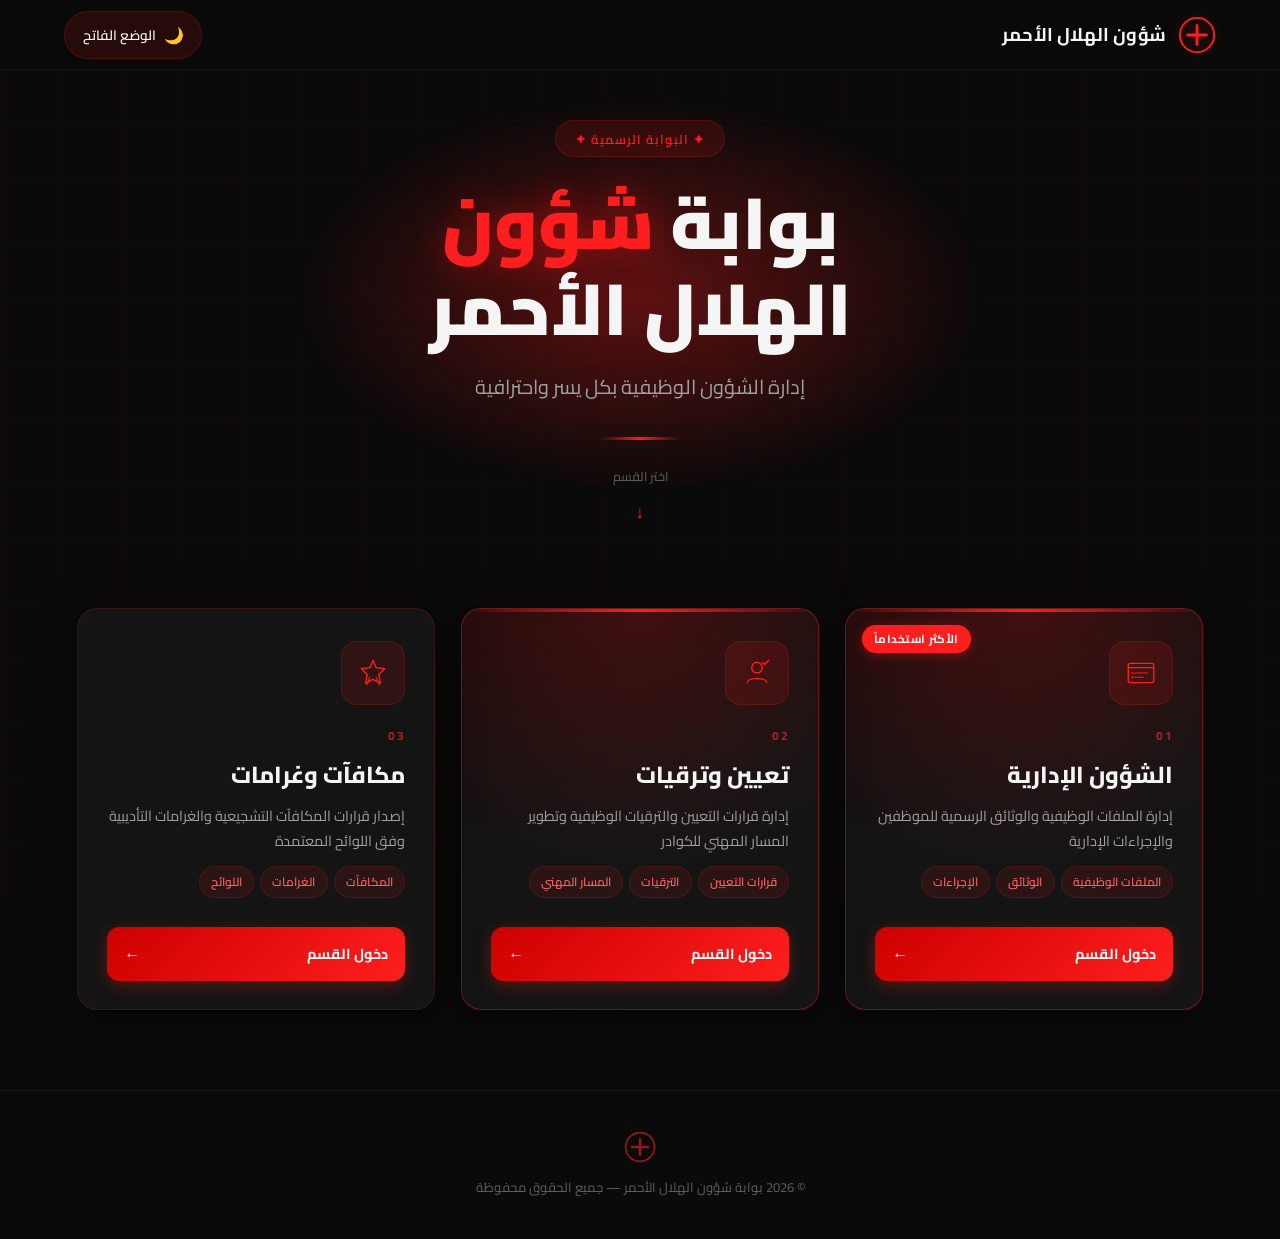
==== index.html @ 31c96973 "Add files via upload" ====
<!DOCTYPE html>
<html lang="ar" dir="rtl" data-theme="dark">
<head>
  <meta charset="UTF-8" />
  <meta name="viewport" content="width=device-width, initial-scale=1.0"/>
  <meta name="description" content="بوابة شؤون الهلال الأحمر - الشؤون الإدارية، التعيين والترقيات، المكافآت والغرامات" />
  <title>شؤون الهلال الأحمر</title>
  <link rel="preconnect" href="https://fonts.googleapis.com">
  <link rel="preconnect" href="https://fonts.gstatic.com" crossorigin>
  <link href="https://fonts.googleapis.com/css2?family=Cairo:wght@300;400;600;700;900&family=Tajawal:wght@300;400;500;700;800&display=swap" rel="stylesheet">
  <link rel="stylesheet" href="style.css" />
</head>
<body>

  <!-- ===== NAVBAR ===== -->
  <header class="navbar">
    <div class="navbar-brand">
      <div class="logo-icon">
        <svg viewBox="0 0 40 40" fill="none" xmlns="http://www.w3.org/2000/svg">
          <circle cx="20" cy="20" r="18" stroke="currentColor" stroke-width="2"/>
          <path d="M20 10 L20 30 M10 20 L30 20" stroke="currentColor" stroke-width="3" stroke-linecap="round"/>
        </svg>
      </div>
      <span class="brand-title">شؤون الهلال الأحمر</span>
    </div>
    <div class="navbar-actions">
      <button id="theme-toggle" class="theme-btn" aria-label="تبديل الوضع">
        <span class="theme-icon dark-icon">🌙</span>
        <span class="theme-icon light-icon">☀️</span>
        <span class="theme-label dark-label">الوضع الفاتح</span>
        <span class="theme-label light-label">الوضع الداكن</span>
      </button>
    </div>
  </header>

  <!-- ===== HERO ===== -->
  <section class="hero">
    <div class="hero-bg-pattern"></div>
    <div class="hero-content">
      <div class="hero-badge">
        <span>✦ البوابة الرسمية ✦</span>
      </div>
      <h1 class="hero-title">بوابة <span class="accent">شؤون</span><br/>الهلال الأحمر</h1>
      <p class="hero-sub">إدارة الشؤون الوظيفية بكل يسر واحترافية</p>
      <div class="hero-divider"></div>
    </div>
    <div class="scroll-hint">
      <span>اختر القسم</span>
      <div class="scroll-arrow">↓</div>
    </div>
  </section>

  <!-- ===== CARDS ===== -->
  <main class="cards-section">
    <div class="cards-grid">

      <!-- Card 1: الشؤون الإدارية -->
      <div class="card card-featured" id="card-admin" tabindex="0" role="button" aria-label="الشؤون الإدارية" onclick="location.href='admin.html'">
        <div class="card-glow"></div>
        <div class="card-inner">
          <div class="card-badge-top">الأكثر استخداماً</div>
          <div class="card-icon-wrap">
            <div class="card-icon">
              <svg viewBox="0 0 64 64" fill="none" xmlns="http://www.w3.org/2000/svg">
                <rect x="8" y="14" width="48" height="36" rx="4" stroke="currentColor" stroke-width="2.5"/>
                <path d="M8 22 H56" stroke="currentColor" stroke-width="2.5"/>
                <path d="M20 32 H44" stroke="currentColor" stroke-width="2" stroke-linecap="round"/>
                <path d="M20 40 H36" stroke="currentColor" stroke-width="2" stroke-linecap="round"/>
                <circle cx="16" cy="32" r="2" fill="currentColor"/>
                <circle cx="16" cy="40" r="2" fill="currentColor"/>
              </svg>
            </div>
          </div>
          <div class="card-number">01</div>
          <h2 class="card-title">الشؤون الإدارية</h2>
          <p class="card-desc">إدارة الملفات الوظيفية والوثائق الرسمية للموظفين والإجراءات الإدارية</p>
          <div class="card-tags">
            <span class="tag">الملفات الوظيفية</span>
            <span class="tag">الوثائق</span>
            <span class="tag">الإجراءات</span>
          </div>
          <div class="card-btn">
            <span>دخول القسم</span>
            <span class="btn-arrow">←</span>
          </div>
        </div>
      </div>

      <!-- Card 2: تعيين وترقيات -->
      <div class="card card-featured" id="card-appointments" tabindex="0" role="button" aria-label="تعيين وترقيات" onclick="location.href='appointments.html'">
        <div class="card-glow"></div>
        <div class="card-inner">
          <div class="card-icon-wrap">
            <div class="card-icon">
              <svg viewBox="0 0 64 64" fill="none" xmlns="http://www.w3.org/2000/svg">
                <circle cx="32" cy="22" r="10" stroke="currentColor" stroke-width="2.5"/>
                <path d="M14 50 C14 40 50 40 50 50" stroke="currentColor" stroke-width="2.5" stroke-linecap="round"/>
                <path d="M42 12 L46 16 L54 8" stroke="currentColor" stroke-width="2.5" stroke-linecap="round" stroke-linejoin="round"/>
              </svg>
            </div>
          </div>
          <div class="card-number">02</div>
          <h2 class="card-title">تعيين وترقيات</h2>
          <p class="card-desc">إدارة قرارات التعيين والترقيات الوظيفية وتطوير المسار المهني للكوادر</p>
          <div class="card-tags">
            <span class="tag">قرارات التعيين</span>
            <span class="tag">الترقيات</span>
            <span class="tag">المسار المهني</span>
          </div>
          <div class="card-btn">
            <span>دخول القسم</span>
            <span class="btn-arrow">←</span>
          </div>
        </div>
      </div>

      <!-- Card 3: مكافآت وغرامات -->
      <div class="card" id="card-rewards" tabindex="0" role="button" aria-label="مكافآت وغرامات" onclick="alert('قريباً')">
        <div class="card-glow"></div>
        <div class="card-inner">
          <div class="card-icon-wrap">
            <div class="card-icon">
              <svg viewBox="0 0 64 64" fill="none" xmlns="http://www.w3.org/2000/svg">
                <path d="M32 8 L38 22 L54 24 L43 35 L46 51 L32 44 L18 51 L21 35 L10 24 L26 22 Z" stroke="currentColor" stroke-width="2.5" stroke-linejoin="round"/>
                <path d="M26 40 L20 54" stroke="currentColor" stroke-width="2" stroke-linecap="round"/>
                <path d="M38 40 L44 54" stroke="currentColor" stroke-width="2" stroke-linecap="round"/>
              </svg>
            </div>
          </div>
          <div class="card-number">03</div>
          <h2 class="card-title">مكافآت وغرامات</h2>
          <p class="card-desc">إصدار قرارات المكافآت التشجيعية والغرامات التأديبية وفق اللوائح المعتمدة</p>
          <div class="card-tags">
            <span class="tag">المكافآت</span>
            <span class="tag">الغرامات</span>
            <span class="tag">اللوائح</span>
          </div>
          <div class="card-btn">
            <span>دخول القسم</span>
            <span class="btn-arrow">←</span>
          </div>
        </div>
      </div>

    </div>
  </main>

  <!-- ===== FOOTER ===== -->
  <footer class="footer">
    <div class="footer-inner">
      <div class="footer-logo">
        <svg viewBox="0 0 40 40" fill="none" xmlns="http://www.w3.org/2000/svg">
          <circle cx="20" cy="20" r="18" stroke="currentColor" stroke-width="2"/>
          <path d="M20 10 L20 30 M10 20 L30 20" stroke="currentColor" stroke-width="3" stroke-linecap="round"/>
        </svg>
      </div>
      <p class="footer-text">© 2026 بوابة شؤون الهلال الأحمر — جميع الحقوق محفوظة</p>
    </div>
  </footer>

  <script src="app.js"></script>
</body>
</html>
---- style.css ----
/* ============================================================
   شؤون الهلال الأحمر — style.css
   ============================================================ */

/* ---- Google Fonts (Arabic) ---- */
@import url('https://fonts.googleapis.com/css2?family=Cairo:wght@300;400;600;700;900&family=Tajawal:wght@300;400;500;700;800&display=swap');

/* ============================================================
   CSS VARIABLES — DARK THEME (Default)
   ============================================================ */
:root {
  --red-vivid:     #ff1e1e;
  --red-bright:    #ff3737;
  --red-deep:      #cc0000;
  --red-glow:      rgba(255, 30, 30, 0.35);
  --red-glow-soft: rgba(255, 30, 30, 0.12);

  --bg-primary:    #0a0a0a;
  --bg-secondary:  #111111;
  --bg-card:       #141414;
  --bg-card-hover: #1a1a1a;

  --border-subtle: rgba(255, 255, 255, 0.06);
  --border-card:   rgba(255, 30, 30, 0.18);
  --border-hover:  rgba(255, 30, 30, 0.55);

  --text-primary:  #f5f5f5;
  --text-secondary:#a0a0a0;
  --text-muted:    #606060;
  --text-accent:   #ff1e1e;

  --tag-bg:        rgba(255, 30, 30, 0.1);
  --tag-color:     #ff6060;

  --navbar-bg:     rgba(10, 10, 10, 0.85);
  --shadow-card:   0 8px 40px rgba(0,0,0,0.5);
  --shadow-hover:  0 20px 60px rgba(255, 30, 30, 0.25);
  --shadow-btn:    0 4px 20px rgba(255, 30, 30, 0.4);

  --transition:    0.35s cubic-bezier(0.4, 0, 0.2, 1);
  --transition-fast: 0.18s ease;
}

/* ============================================================
   CSS VARIABLES — LIGHT THEME
   ============================================================ */
[data-theme="light"] {
  --bg-primary:    #fafafa;
  --bg-secondary:  #f0f0f0;
  --bg-card:       #ffffff;
  --bg-card-hover: #fff5f5;

  --border-subtle: rgba(0, 0, 0, 0.07);
  --border-card:   rgba(220, 0, 0, 0.2);
  --border-hover:  rgba(200, 0, 0, 0.6);

  --text-primary:  #111111;
  --text-secondary:#444444;
  --text-muted:    #888888;
  --text-accent:   #cc0000;

  --tag-bg:        rgba(220, 0, 0, 0.08);
  --tag-color:     #b30000;

  --navbar-bg:     rgba(255, 255, 255, 0.88);
  --shadow-card:   0 8px 40px rgba(0,0,0,0.1);
  --shadow-hover:  0 20px 60px rgba(200, 0, 0, 0.18);
  --shadow-btn:    0 4px 20px rgba(200, 0, 0, 0.3);

  --red-glow:      rgba(220, 0, 0, 0.22);
  --red-glow-soft: rgba(220, 0, 0, 0.06);
}

/* ============================================================
   RESET & BASE
   ============================================================ */
*, *::before, *::after { box-sizing: border-box; margin: 0; padding: 0; }

html {
  scroll-behavior: smooth;
}

body {
  font-family: 'Cairo', 'Tajawal', sans-serif;
  background-color: var(--bg-primary);
  color: var(--text-primary);
  direction: rtl;
  min-height: 100vh;
  overflow-x: hidden;
  transition: background-color var(--transition), color var(--transition);
}

/* Animated background grid */
body::before {
  content: '';
  position: fixed;
  inset: 0;
  background-image:
    linear-gradient(rgba(255,30,30,0.03) 1px, transparent 1px),
    linear-gradient(90deg, rgba(255,30,30,0.03) 1px, transparent 1px);
  background-size: 60px 60px;
  pointer-events: none;
  z-index: 0;
  transition: opacity var(--transition);
}

[data-theme="light"] body::before {
  background-image:
    linear-gradient(rgba(200,0,0,0.04) 1px, transparent 1px),
    linear-gradient(90deg, rgba(200,0,0,0.04) 1px, transparent 1px);
}

/* ============================================================
   NAVBAR
   ============================================================ */
.navbar {
  position: fixed;
  top: 0;
  right: 0;
  left: 0;
  z-index: 100;
  display: flex;
  align-items: center;
  justify-content: space-between;
  padding: 0 clamp(1.5rem, 5vw, 4rem);
  height: 70px;
  background: var(--navbar-bg);
  backdrop-filter: blur(20px) saturate(1.5);
  -webkit-backdrop-filter: blur(20px) saturate(1.5);
  border-bottom: 1px solid var(--border-subtle);
  transition: background var(--transition), border-color var(--transition);
}

.navbar-brand {
  display: flex;
  align-items: center;
  gap: 0.75rem;
}

.logo-icon {
  width: 38px;
  height: 38px;
  color: var(--red-vivid);
  filter: drop-shadow(0 0 8px var(--red-glow));
  flex-shrink: 0;
  transition: color var(--transition), filter var(--transition);
}

.brand-title {
  font-family: 'Cairo', sans-serif;
  font-size: 1.15rem;
  font-weight: 700;
  color: var(--text-primary);
  letter-spacing: 0.01em;
  transition: color var(--transition);
}

/* ---- Theme Toggle Button ---- */
.theme-btn {
  display: flex;
  align-items: center;
  gap: 0.5rem;
  padding: 0.5rem 1.1rem;
  border-radius: 50px;
  border: 1.5px solid var(--border-card);
  background: var(--red-glow-soft);
  color: var(--text-primary);
  font-family: 'Cairo', sans-serif;
  font-size: 0.85rem;
  font-weight: 600;
  cursor: pointer;
  transition: all var(--transition);
  white-space: nowrap;
}

.theme-btn:hover {
  background: var(--red-glow);
  border-color: var(--red-bright);
  transform: scale(1.04);
  box-shadow: var(--shadow-btn);
}

.theme-icon { font-size: 1rem; }
.theme-label { display: inline; }

/* Toggle visibility by theme */
[data-theme="dark"]  .light-icon,
[data-theme="dark"]  .light-label { display: none; }
[data-theme="light"] .dark-icon,
[data-theme="light"] .dark-label  { display: none; }

/* ============================================================
   HERO
   ============================================================ */
.hero {
  position: relative;
  min-height: 52vh;
  display: flex;
  flex-direction: column;
  align-items: center;
  justify-content: center;
  padding: 120px 2rem 60px;
  text-align: center;
  overflow: hidden;
  z-index: 1;
}

/* glowing radial behind hero */
.hero::before {
  content: '';
  position: absolute;
  top: 50%;
  left: 50%;
  transform: translate(-50%, -50%);
  width: 700px;
  height: 400px;
  background: radial-gradient(ellipse, var(--red-glow) 0%, transparent 70%);
  pointer-events: none;
  animation: pulseGlow 4s ease-in-out infinite;
}

@keyframes pulseGlow {
  0%, 100% { opacity: 0.6; transform: translate(-50%, -50%) scale(1); }
  50%       { opacity: 1;   transform: translate(-50%, -50%) scale(1.1); }
}

.hero-content { position: relative; z-index: 2; }

.hero-badge {
  display: inline-flex;
  align-items: center;
  padding: 0.35rem 1.2rem;
  border-radius: 50px;
  border: 1px solid var(--border-card);
  background: var(--red-glow-soft);
  color: var(--text-accent);
  font-size: 0.8rem;
  font-weight: 600;
  letter-spacing: 0.08em;
  margin-bottom: 1.4rem;
  animation: fadeDown 0.7s ease both;
}

.hero-title {
  font-family: 'Cairo', sans-serif;
  font-size: clamp(2.4rem, 6vw, 4.5rem);
  font-weight: 900;
  line-height: 1.2;
  color: var(--text-primary);
  margin-bottom: 1rem;
  animation: fadeDown 0.7s 0.1s ease both;
  transition: color var(--transition);
}

.hero-title .accent {
  color: var(--red-vivid);
  text-shadow: 0 0 30px var(--red-glow), 0 0 60px rgba(255,30,30,0.2);
  transition: color var(--transition), text-shadow var(--transition);
}

.hero-sub {
  font-size: clamp(1rem, 2.5vw, 1.25rem);
  color: var(--text-secondary);
  font-weight: 400;
  margin-bottom: 2rem;
  animation: fadeDown 0.7s 0.2s ease both;
  transition: color var(--transition);
}

.hero-divider {
  width: 80px;
  height: 3px;
  border-radius: 3px;
  background: linear-gradient(90deg, transparent, var(--red-vivid), transparent);
  margin: 0 auto;
  animation: fadeDown 0.7s 0.3s ease both;
}

.scroll-hint {
  position: relative;
  z-index: 2;
  display: flex;
  flex-direction: column;
  align-items: center;
  gap: 0.4rem;
  margin-top: 1.5rem;
  color: var(--text-muted);
  font-size: 0.8rem;
  animation: fadeDown 0.7s 0.5s ease both;
  transition: color var(--transition);
}

.scroll-arrow {
  animation: bounceDown 2s ease-in-out infinite;
  font-size: 1.1rem;
  color: var(--text-accent);
}

@keyframes bounceDown {
  0%, 100% { transform: translateY(0); }
  50%       { transform: translateY(6px); }
}

@keyframes fadeDown {
  from { opacity: 0; transform: translateY(-18px); }
  to   { opacity: 1; transform: translateY(0); }
}

/* ============================================================
   CARDS SECTION
   ============================================================ */
.cards-section {
  position: relative;
  z-index: 1;
  padding: 20px clamp(1.5rem, 6vw, 5rem) 80px;
}

.cards-grid {
  display: grid;
  grid-template-columns: repeat(3, 1fr);
  gap: 1.6rem;
  max-width: 1200px;
  margin: 0 auto;
}

/* ============================================================
   CARD
   ============================================================ */
.card {
  position: relative;
  border-radius: 20px;
  border: 1px solid var(--border-card);
  background: var(--bg-card);
  padding: 0;
  cursor: pointer;
  overflow: hidden;
  box-shadow: var(--shadow-card);
  transition:
    transform var(--transition),
    box-shadow var(--transition),
    border-color var(--transition),
    background var(--transition);
  animation: fadeUp 0.6s ease both;
}

.card:nth-child(1) { animation-delay: 0.1s; }
.card:nth-child(2) { animation-delay: 0.22s; }
.card:nth-child(3) { animation-delay: 0.34s; }

@keyframes fadeUp {
  from { opacity: 0; transform: translateY(30px); }
  to   { opacity: 1; transform: translateY(0); }
}

.card:hover, .card:focus-visible {
  transform: translateY(-8px) scale(1.01);
  box-shadow: var(--shadow-hover);
  border-color: var(--border-hover);
  background: var(--bg-card-hover);
  outline: none;
}

/* Glow overlay on hover */
.card-glow {
  position: absolute;
  inset: -1px;
  border-radius: 20px;
  background: radial-gradient(circle at 50% 0%, var(--red-glow-soft), transparent 60%);
  opacity: 0;
  transition: opacity var(--transition);
  pointer-events: none;
  z-index: 0;
}

.card:hover .card-glow,
.card:focus-visible .card-glow { opacity: 1; }

/* Featured card */
.card-featured {
  border-color: rgba(255, 30, 30, 0.4);
  background: linear-gradient(160deg, #1a0a0a 0%, var(--bg-card) 50%);
}

[data-theme="light"] .card-featured {
  background: linear-gradient(160deg, #fff5f5 0%, var(--bg-card) 50%);
}

.card-featured .card-glow {
  background: radial-gradient(circle at 50% 0%, rgba(255,30,30,0.18), transparent 60%);
  opacity: 1;
}

/* Top accent line */
.card::after {
  content: '';
  position: absolute;
  top: 0;
  left: 0;
  right: 0;
  height: 3px;
  background: linear-gradient(90deg, transparent, var(--red-vivid), transparent);
  opacity: 0;
  transition: opacity var(--transition);
}

.card:hover::after,
.card:focus-visible::after,
.card-featured::after { opacity: 1; }

.card-inner {
  position: relative;
  z-index: 1;
  padding: 2rem 1.8rem 1.8rem;
  height: 100%;
  display: flex;
  flex-direction: column;
  gap: 0.8rem;
}

/* Badge top */
.card-badge-top {
  position: absolute;
  top: 1rem;
  left: 1rem;
  padding: 0.2rem 0.75rem;
  background: var(--red-vivid);
  color: #fff;
  font-size: 0.72rem;
  font-weight: 700;
  border-radius: 50px;
  letter-spacing: 0.04em;
  box-shadow: 0 2px 12px var(--red-glow);
}

/* Card Number */
.card-number {
  font-family: 'Cairo', sans-serif;
  font-size: 0.75rem;
  font-weight: 700;
  color: var(--red-vivid);
  letter-spacing: 0.15em;
  opacity: 0.7;
}

/* Icon */
.card-icon-wrap {
  width: 64px;
  height: 64px;
  border-radius: 16px;
  border: 1.5px solid var(--border-card);
  background: var(--red-glow-soft);
  display: flex;
  align-items: center;
  justify-content: center;
  margin-bottom: 0.4rem;
  transition: all var(--transition);
}

.card:hover .card-icon-wrap,
.card:focus-visible .card-icon-wrap {
  border-color: var(--red-bright);
  background: var(--red-glow);
  transform: scale(1.06) rotate(-3deg);
  box-shadow: 0 0 20px var(--red-glow);
}

.card-icon {
  width: 34px;
  height: 34px;
  color: var(--red-vivid);
  transition: color var(--transition);
}

/* Card Title */
.card-title {
  font-family: 'Cairo', sans-serif;
  font-size: 1.45rem;
  font-weight: 800;
  color: var(--text-primary);
  line-height: 1.3;
  transition: color var(--transition);
}

/* Card Description */
.card-desc {
  font-size: 0.9rem;
  color: var(--text-secondary);
  line-height: 1.75;
  font-weight: 400;
  flex: 1;
  transition: color var(--transition);
}

/* Tags */
.card-tags {
  display: flex;
  flex-wrap: wrap;
  gap: 0.4rem;
  margin-top: auto;
}

.tag {
  padding: 0.25rem 0.7rem;
  background: var(--tag-bg);
  color: var(--tag-color);
  border-radius: 50px;
  font-size: 0.74rem;
  font-weight: 600;
  border: 1px solid rgba(255, 30, 30, 0.15);
  transition: all var(--transition-fast);
}

.card:hover .tag {
  background: rgba(255, 30, 30, 0.18);
  border-color: rgba(255, 30, 30, 0.35);
}

/* Card Button */
.card-btn {
  display: flex;
  align-items: center;
  justify-content: space-between;
  margin-top: 1rem;
  padding: 0.75rem 1.1rem;
  border-radius: 12px;
  background: linear-gradient(135deg, var(--red-deep), var(--red-vivid));
  color: #fff;
  font-size: 0.9rem;
  font-weight: 700;
  transition: all var(--transition);
  box-shadow: 0 4px 16px rgba(255, 30, 30, 0.3);
}

.card:hover .card-btn {
  background: linear-gradient(135deg, var(--red-vivid), var(--red-deep));
  box-shadow: 0 6px 24px rgba(255, 30, 30, 0.5);
}

.btn-arrow {
  font-size: 1rem;
  transition: transform var(--transition);
}

.card:hover .btn-arrow { transform: translateX(-4px); }

/* ============================================================
   FOOTER
   ============================================================ */
.footer {
  position: relative;
  z-index: 1;
  padding: 2.5rem 2rem;
  border-top: 1px solid var(--border-subtle);
  text-align: center;
  transition: border-color var(--transition);
}

.footer-inner {
  display: flex;
  flex-direction: column;
  align-items: center;
  gap: 0.75rem;
}

.footer-logo {
  width: 32px;
  height: 32px;
  color: var(--red-vivid);
  opacity: 0.6;
  transition: color var(--transition);
}

.footer-text {
  font-size: 0.82rem;
  color: var(--text-muted);
  font-weight: 400;
  transition: color var(--transition);
}

/* ============================================================
   RESPONSIVE
   ============================================================ */
@media (max-width: 900px) {
  .cards-grid {
    grid-template-columns: 1fr 1fr;
    gap: 1.2rem;
  }
  .card:nth-child(3) {
    grid-column: span 2;
  }
}

@media (max-width: 600px) {
  .cards-grid {
    grid-template-columns: 1fr;
  }
  .card:nth-child(3) {
    grid-column: span 1;
  }
  .brand-title {
    font-size: 0.95rem;
  }
  .theme-label {
    display: none;
  }
  .hero-title {
    font-size: 2rem;
  }
  .navbar {
    padding: 0 1.2rem;
  }
}

@media (max-width: 400px) {
  .cards-section {
    padding: 10px 1rem 60px;
  }
  .card-inner {
    padding: 1.5rem 1.3rem;
  }
}
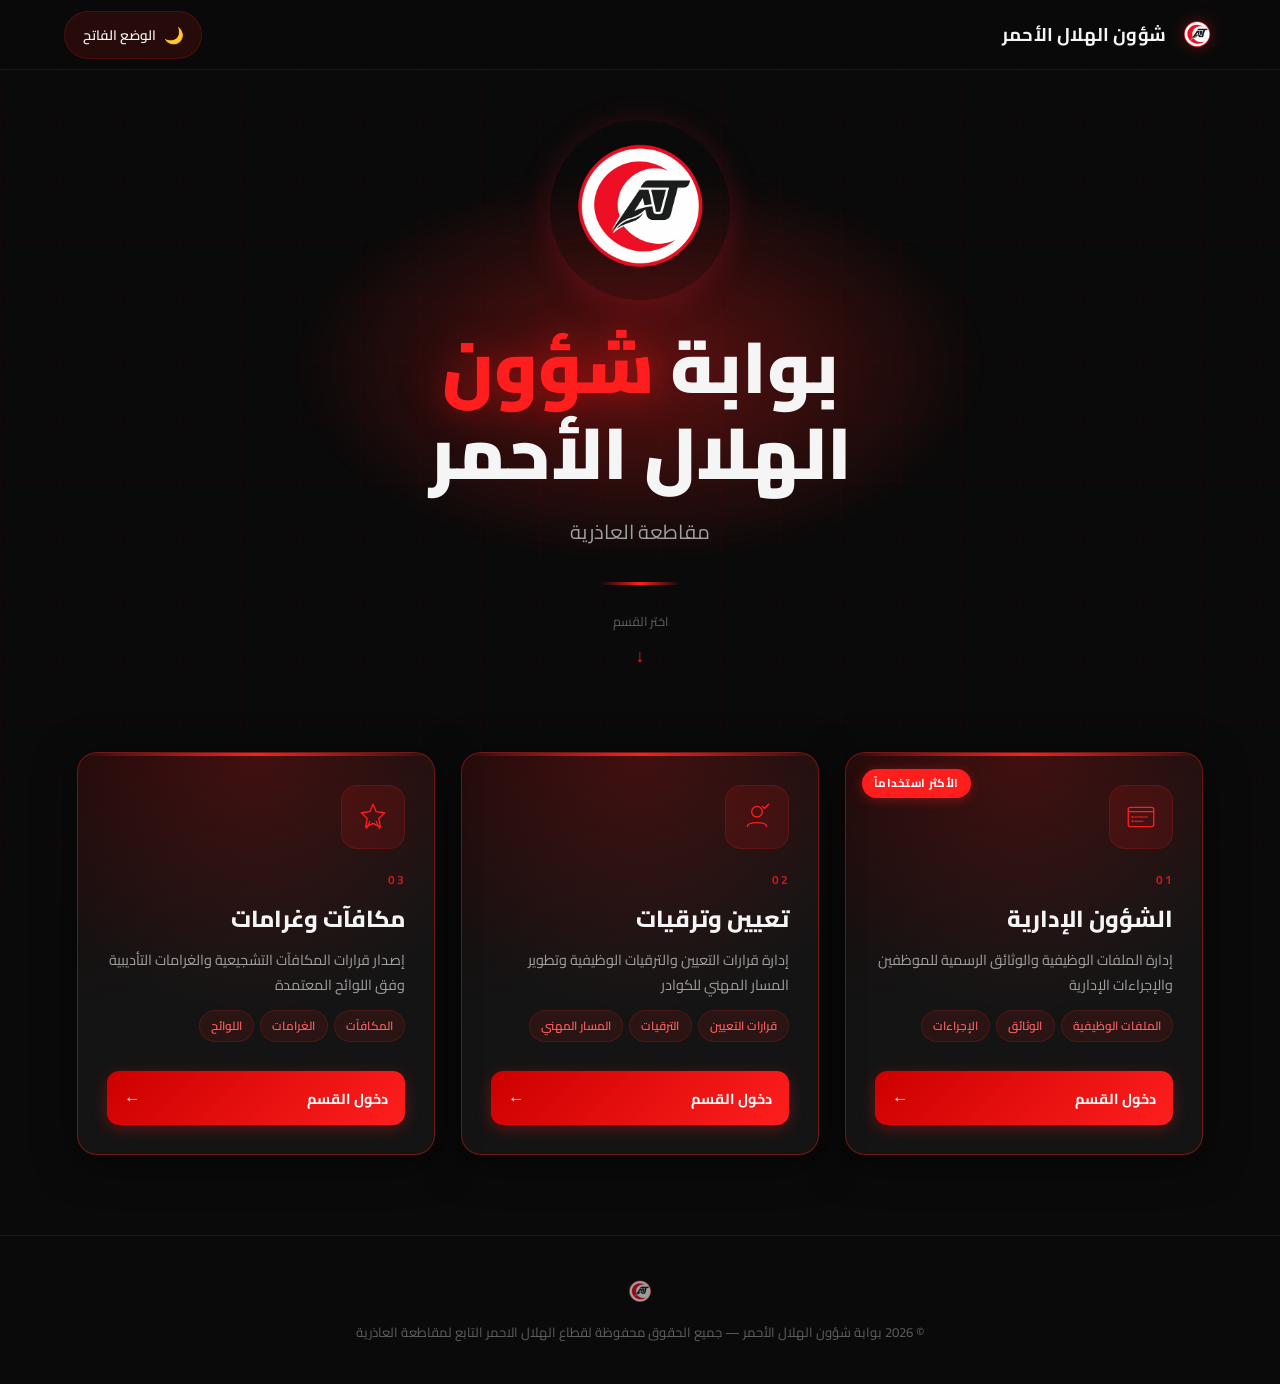
==== commit 79503ee0: "Add files via upload" ====
--- a/index.html
+++ b/index.html
@@ -16,10 +16,7 @@
   <header class="navbar">
     <div class="navbar-brand">
       <div class="logo-icon">
-        <svg viewBox="0 0 40 40" fill="none" xmlns="http://www.w3.org/2000/svg">
-          <circle cx="20" cy="20" r="18" stroke="currentColor" stroke-width="2"/>
-          <path d="M20 10 L20 30 M10 20 L30 20" stroke="currentColor" stroke-width="3" stroke-linecap="round"/>
-        </svg>
+        <img src="logo.png" alt="شعار الهلال" style="width: 100%; height: 100%; object-fit: contain; border-radius: 50%;" />
       </div>
       <span class="brand-title">شؤون الهلال الأحمر</span>
     </div>
@@ -37,11 +34,11 @@
   <section class="hero">
     <div class="hero-bg-pattern"></div>
     <div class="hero-content">
-      <div class="hero-badge">
-        <span>✦ البوابة الرسمية ✦</span>
+      <div class="hero-logo-center" style="margin-bottom: 1.5rem; display: flex; justify-content: center;">
+        <img src="logo.png" alt="شعار الهلال الأحمر" style="width: 180px; height: 180px; object-fit: contain; border-radius: 50%; box-shadow: 0 6px 32px rgba(227, 24, 55, 0.25);" />
       </div>
       <h1 class="hero-title">بوابة <span class="accent">شؤون</span><br/>الهلال الأحمر</h1>
-      <p class="hero-sub">إدارة الشؤون الوظيفية بكل يسر واحترافية</p>
+      <p class="hero-sub">مقاطعة العاذرية</p>
       <div class="hero-divider"></div>
     </div>
     <div class="scroll-hint">
@@ -115,7 +112,7 @@
       </div>
 
       <!-- Card 3: مكافآت وغرامات -->
-      <div class="card" id="card-rewards" tabindex="0" role="button" aria-label="مكافآت وغرامات" onclick="alert('قريباً')">
+      <div class="card card-featured" id="card-rewards" tabindex="0" role="button" aria-label="مكافآت وغرامات" onclick="location.href='rewards_hub.html'">
         <div class="card-glow"></div>
         <div class="card-inner">
           <div class="card-icon-wrap">
@@ -149,12 +146,9 @@
   <footer class="footer">
     <div class="footer-inner">
       <div class="footer-logo">
-        <svg viewBox="0 0 40 40" fill="none" xmlns="http://www.w3.org/2000/svg">
-          <circle cx="20" cy="20" r="18" stroke="currentColor" stroke-width="2"/>
-          <path d="M20 10 L20 30 M10 20 L30 20" stroke="currentColor" stroke-width="3" stroke-linecap="round"/>
-        </svg>
+        <img src="logo.png" alt="شعار الهلال" style="width: 100%; height: 100%; object-fit: contain; border-radius: 50%;" />
       </div>
-      <p class="footer-text">© 2026 بوابة شؤون الهلال الأحمر — جميع الحقوق محفوظة</p>
+      <p class="footer-text">© 2026 بوابة شؤون الهلال الأحمر — جميع الحقوق محفوظة لقطاع الهلال الاحمر التابع لمقاطعة العاذرية</p>
     </div>
   </footer>
 
